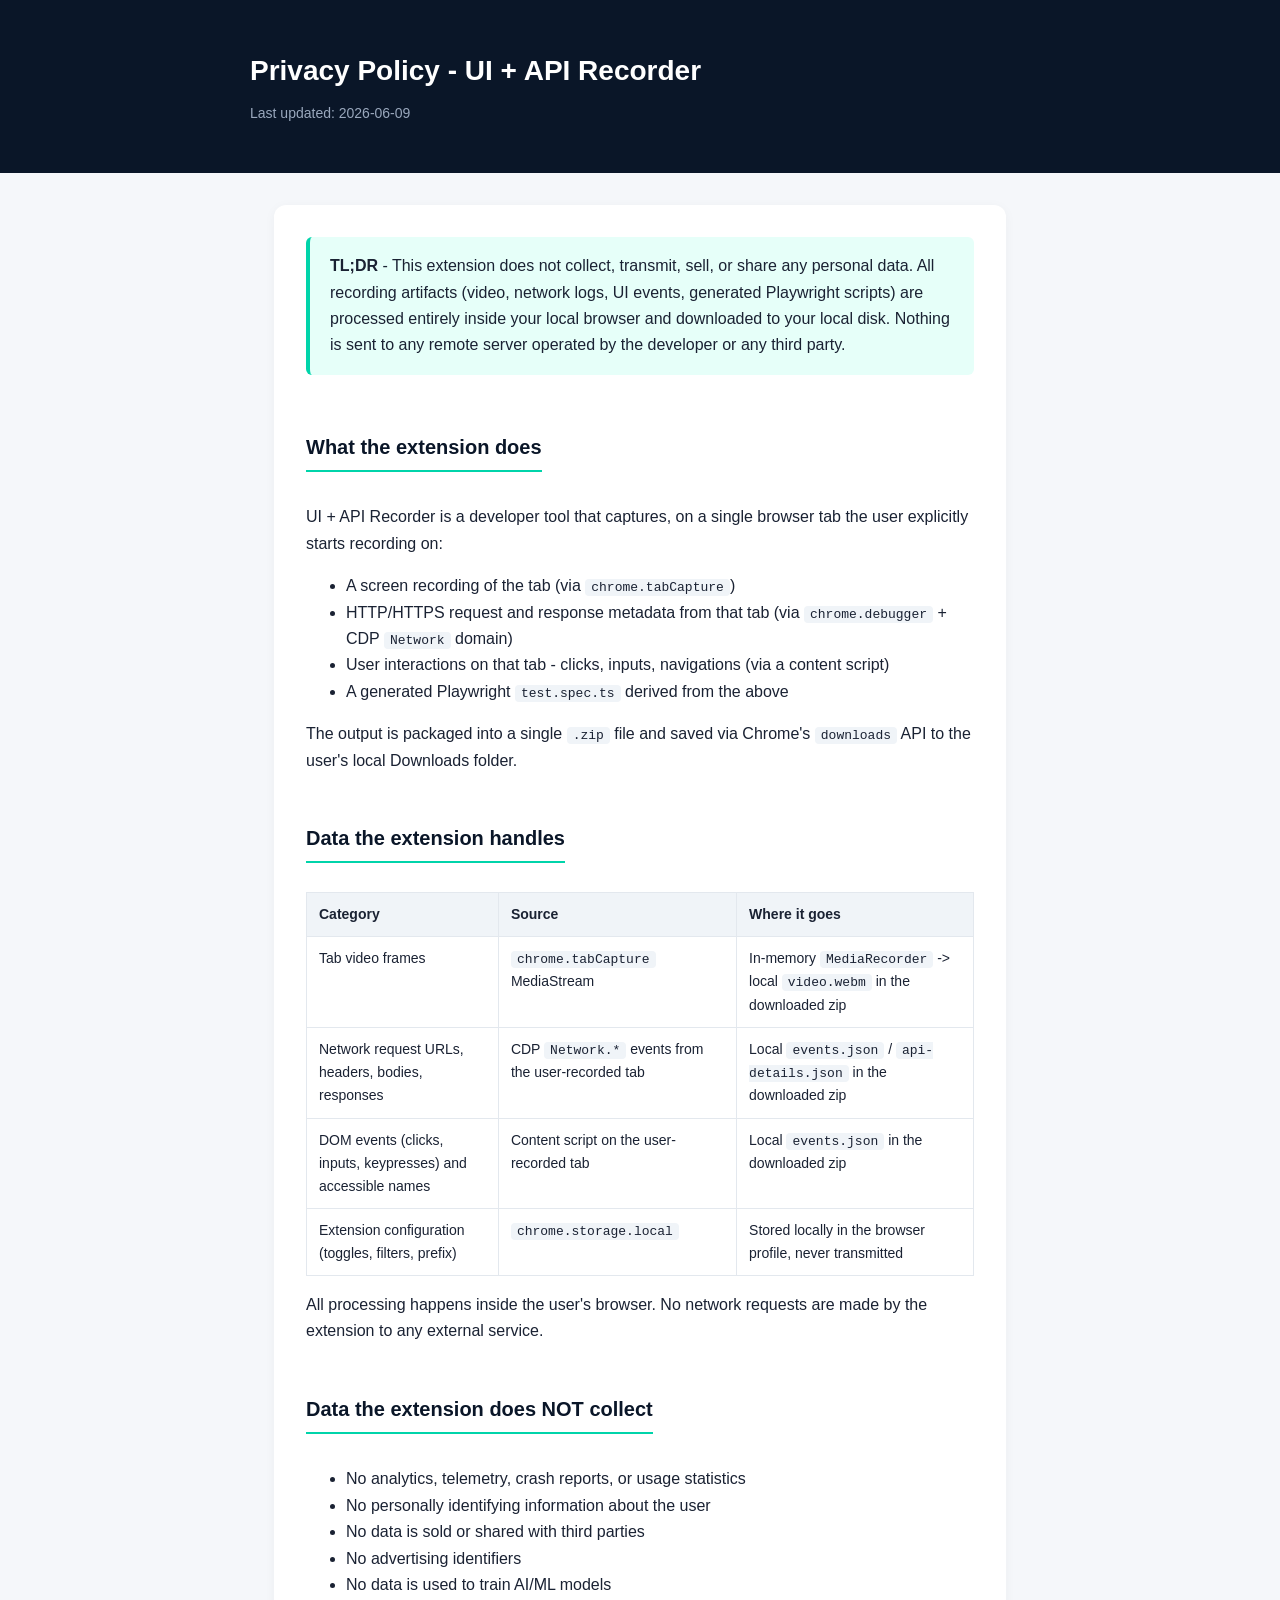
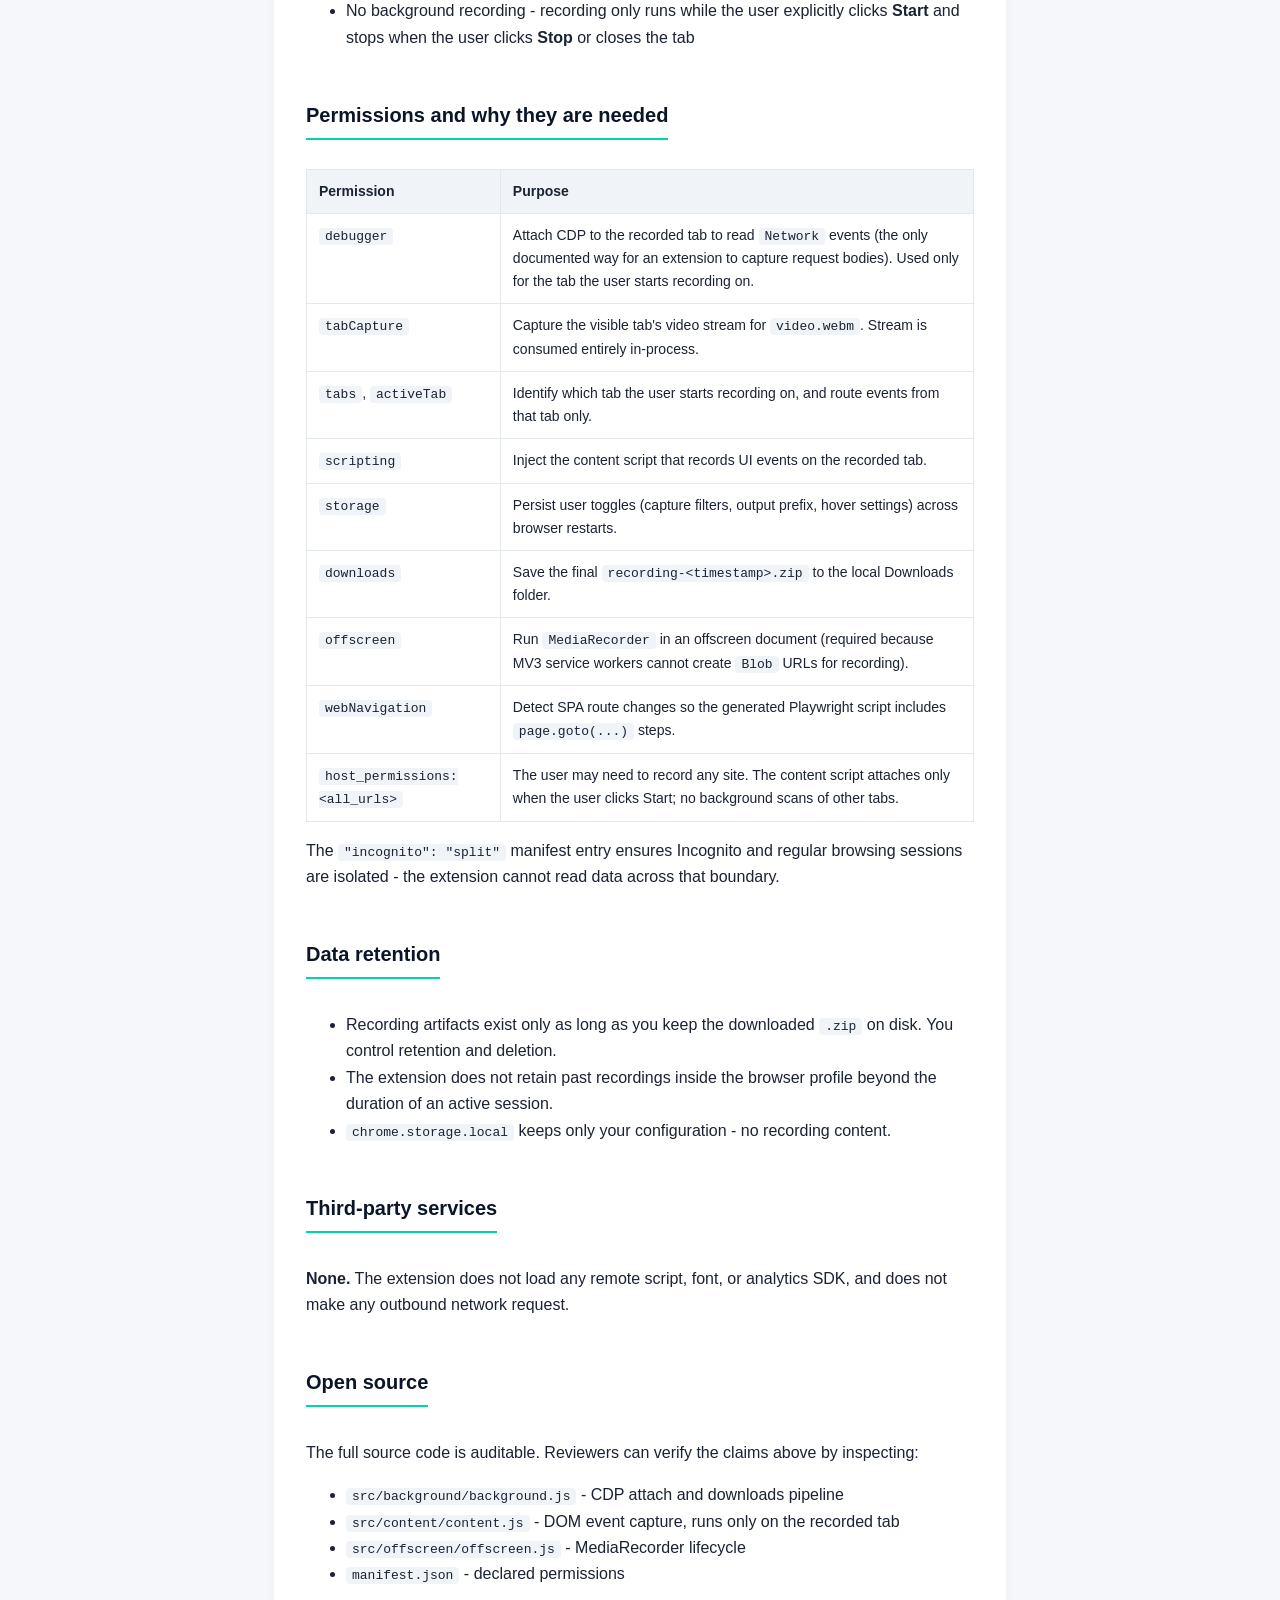
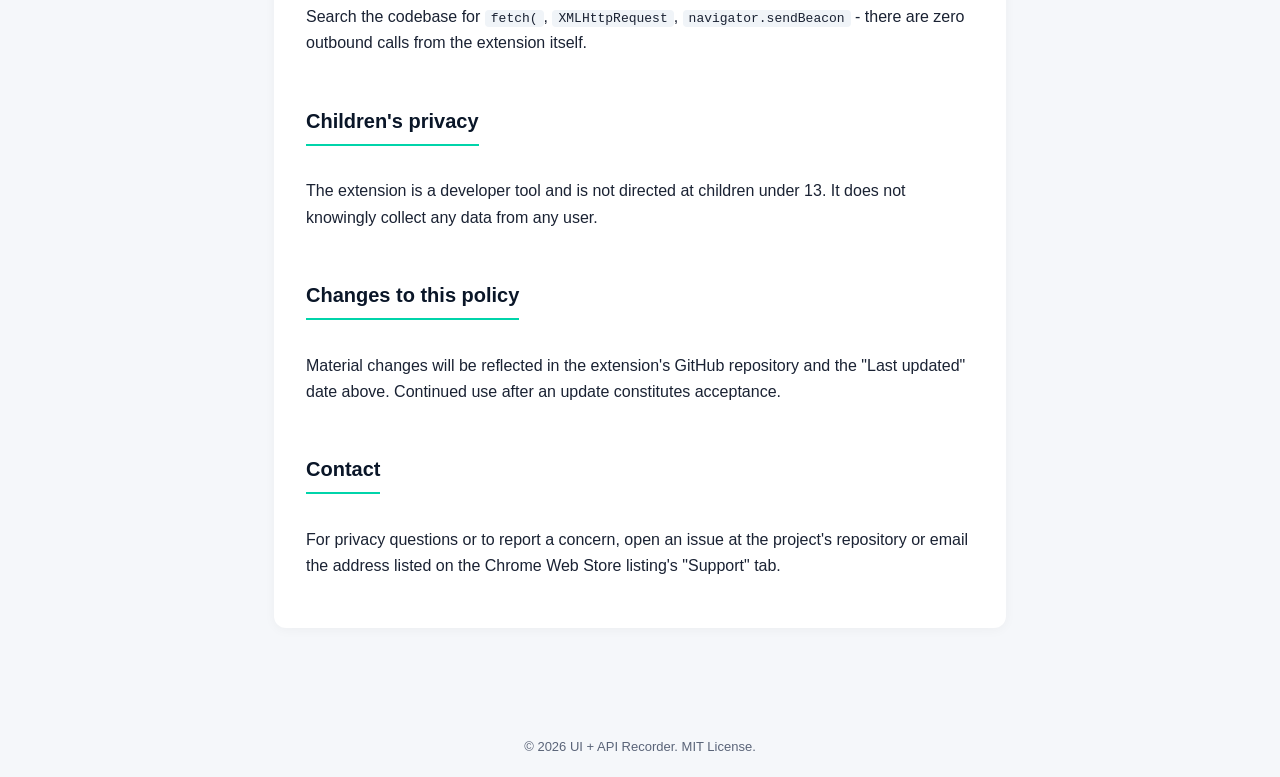
==== docs/index.html @ 152cf9bc "Initial public release v0.3.4" ====
<!doctype html>
<html lang="en">
<head>
<meta charset="utf-8">
<title>Privacy Policy - UI + API Recorder</title>
<meta name="viewport" content="width=device-width,initial-scale=1">
<meta name="robots" content="index,follow">
<style>
:root { --bg:#0a1628; --card:#fff; --text:#1a2233; --muted:#5a6478; --accent:#00d4aa; --border:#e3e8ee; }
* { box-sizing:border-box; }
body { margin:0; font-family:-apple-system,BlinkMacSystemFont,"Segoe UI",Roboto,"Helvetica Neue",Arial,"Noto Sans",sans-serif; background:#f5f7fa; color:var(--text); line-height:1.65; }
header { background:var(--bg); color:#fff; padding:48px 24px; }
header .inner { max-width:780px; margin:0 auto; }
header h1 { margin:0 0 8px; font-size:28px; }
header p { margin:0; color:#9aa8bd; font-size:14px; }
main { max-width:780px; margin:0 auto; padding:32px 24px 64px; }
.card { background:var(--card); border-radius:12px; padding:32px; box-shadow:0 2px 12px rgba(0,0,0,.04); margin-bottom:20px; }
h2 { color:var(--bg); margin-top:32px; font-size:20px; border-bottom:2px solid var(--accent); padding-bottom:6px; display:inline-block; }
h2:first-child { margin-top:0; }
h3 { color:var(--bg); font-size:16px; margin-top:24px; }
table { border-collapse:collapse; width:100%; margin:12px 0; font-size:14px; }
th, td { border:1px solid var(--border); padding:10px 12px; text-align:left; vertical-align:top; }
th { background:#f0f4f8; }
code { background:#f0f4f8; padding:1px 6px; border-radius:4px; font-size:13px; }
.tldr { background:#e6fff9; border-left:4px solid var(--accent); padding:16px 20px; border-radius:6px; margin-bottom:24px; }
footer { text-align:center; color:var(--muted); font-size:13px; padding:24px; }
</style>
</head>
<body>
<header>
  <div class="inner">
    <h1>Privacy Policy - UI + API Recorder</h1>
    <p>Last updated: 2026-06-09</p>
  </div>
</header>
<main>
<div class="card">

<div class="tldr">
<strong>TL;DR</strong> - This extension does not collect, transmit, sell, or share any personal data. All recording artifacts (video, network logs, UI events, generated Playwright scripts) are processed entirely inside your local browser and downloaded to your local disk. Nothing is sent to any remote server operated by the developer or any third party.
</div>

<h2>What the extension does</h2>
<p>UI + API Recorder is a developer tool that captures, on a single browser tab the user explicitly starts recording on:</p>
<ul>
  <li>A screen recording of the tab (via <code>chrome.tabCapture</code>)</li>
  <li>HTTP/HTTPS request and response metadata from that tab (via <code>chrome.debugger</code> + CDP <code>Network</code> domain)</li>
  <li>User interactions on that tab - clicks, inputs, navigations (via a content script)</li>
  <li>A generated Playwright <code>test.spec.ts</code> derived from the above</li>
</ul>
<p>The output is packaged into a single <code>.zip</code> file and saved via Chrome's <code>downloads</code> API to the user's local Downloads folder.</p>

<h2>Data the extension handles</h2>
<table>
<tr><th>Category</th><th>Source</th><th>Where it goes</th></tr>
<tr><td>Tab video frames</td><td><code>chrome.tabCapture</code> MediaStream</td><td>In-memory <code>MediaRecorder</code> -&gt; local <code>video.webm</code> in the downloaded zip</td></tr>
<tr><td>Network request URLs, headers, bodies, responses</td><td>CDP <code>Network.*</code> events from the user-recorded tab</td><td>Local <code>events.json</code> / <code>api-details.json</code> in the downloaded zip</td></tr>
<tr><td>DOM events (clicks, inputs, keypresses) and accessible names</td><td>Content script on the user-recorded tab</td><td>Local <code>events.json</code> in the downloaded zip</td></tr>
<tr><td>Extension configuration (toggles, filters, prefix)</td><td><code>chrome.storage.local</code></td><td>Stored locally in the browser profile, never transmitted</td></tr>
</table>
<p>All processing happens inside the user's browser. No network requests are made by the extension to any external service.</p>

<h2>Data the extension does NOT collect</h2>
<ul>
  <li>No analytics, telemetry, crash reports, or usage statistics</li>
  <li>No personally identifying information about the user</li>
  <li>No data is sold or shared with third parties</li>
  <li>No advertising identifiers</li>
  <li>No data is used to train AI/ML models</li>
  <li>No background recording - recording only runs while the user explicitly clicks <strong>Start</strong> and stops when the user clicks <strong>Stop</strong> or closes the tab</li>
</ul>

<h2>Permissions and why they are needed</h2>
<table>
<tr><th>Permission</th><th>Purpose</th></tr>
<tr><td><code>debugger</code></td><td>Attach CDP to the recorded tab to read <code>Network</code> events (the only documented way for an extension to capture request bodies). Used only for the tab the user starts recording on.</td></tr>
<tr><td><code>tabCapture</code></td><td>Capture the visible tab's video stream for <code>video.webm</code>. Stream is consumed entirely in-process.</td></tr>
<tr><td><code>tabs</code>, <code>activeTab</code></td><td>Identify which tab the user starts recording on, and route events from that tab only.</td></tr>
<tr><td><code>scripting</code></td><td>Inject the content script that records UI events on the recorded tab.</td></tr>
<tr><td><code>storage</code></td><td>Persist user toggles (capture filters, output prefix, hover settings) across browser restarts.</td></tr>
<tr><td><code>downloads</code></td><td>Save the final <code>recording-&lt;timestamp&gt;.zip</code> to the local Downloads folder.</td></tr>
<tr><td><code>offscreen</code></td><td>Run <code>MediaRecorder</code> in an offscreen document (required because MV3 service workers cannot create <code>Blob</code> URLs for recording).</td></tr>
<tr><td><code>webNavigation</code></td><td>Detect SPA route changes so the generated Playwright script includes <code>page.goto(...)</code> steps.</td></tr>
<tr><td><code>host_permissions: &lt;all_urls&gt;</code></td><td>The user may need to record any site. The content script attaches only when the user clicks Start; no background scans of other tabs.</td></tr>
</table>
<p>The <code>"incognito": "split"</code> manifest entry ensures Incognito and regular browsing sessions are isolated - the extension cannot read data across that boundary.</p>

<h2>Data retention</h2>
<ul>
  <li>Recording artifacts exist only as long as you keep the downloaded <code>.zip</code> on disk. You control retention and deletion.</li>
  <li>The extension does not retain past recordings inside the browser profile beyond the duration of an active session.</li>
  <li><code>chrome.storage.local</code> keeps only your configuration - no recording content.</li>
</ul>

<h2>Third-party services</h2>
<p><strong>None.</strong> The extension does not load any remote script, font, or analytics SDK, and does not make any outbound network request.</p>

<h2>Open source</h2>
<p>The full source code is auditable. Reviewers can verify the claims above by inspecting:</p>
<ul>
  <li><code>src/background/background.js</code> - CDP attach and downloads pipeline</li>
  <li><code>src/content/content.js</code> - DOM event capture, runs only on the recorded tab</li>
  <li><code>src/offscreen/offscreen.js</code> - MediaRecorder lifecycle</li>
  <li><code>manifest.json</code> - declared permissions</li>
</ul>
<p>Search the codebase for <code>fetch(</code>, <code>XMLHttpRequest</code>, <code>navigator.sendBeacon</code> - there are zero outbound calls from the extension itself.</p>

<h2>Children's privacy</h2>
<p>The extension is a developer tool and is not directed at children under 13. It does not knowingly collect any data from any user.</p>

<h2>Changes to this policy</h2>
<p>Material changes will be reflected in the extension's GitHub repository and the "Last updated" date above. Continued use after an update constitutes acceptance.</p>

<h2>Contact</h2>
<p>For privacy questions or to report a concern, open an issue at the project's repository or email the address listed on the Chrome Web Store listing's "Support" tab.</p>

</div>
</main>
<footer>
  &copy; 2026 UI + API Recorder. MIT License.
</footer>
</body>
</html>
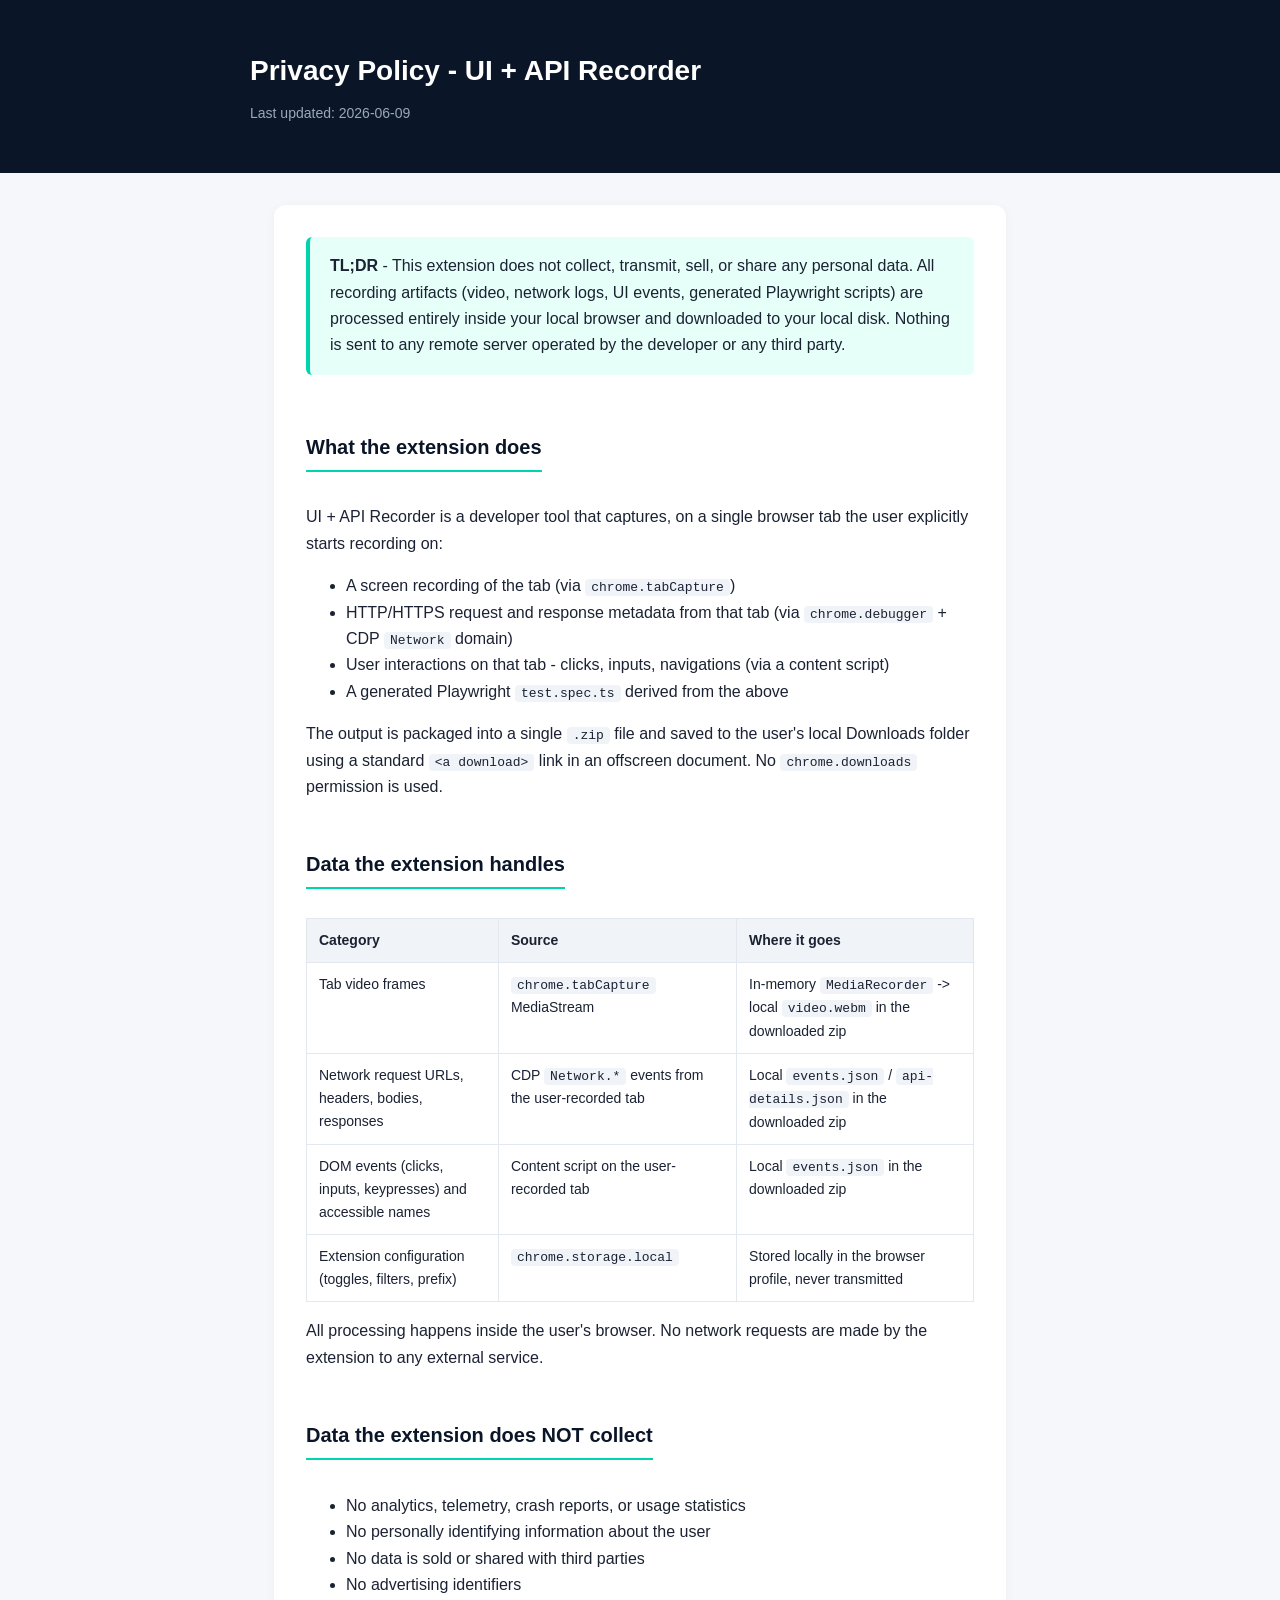
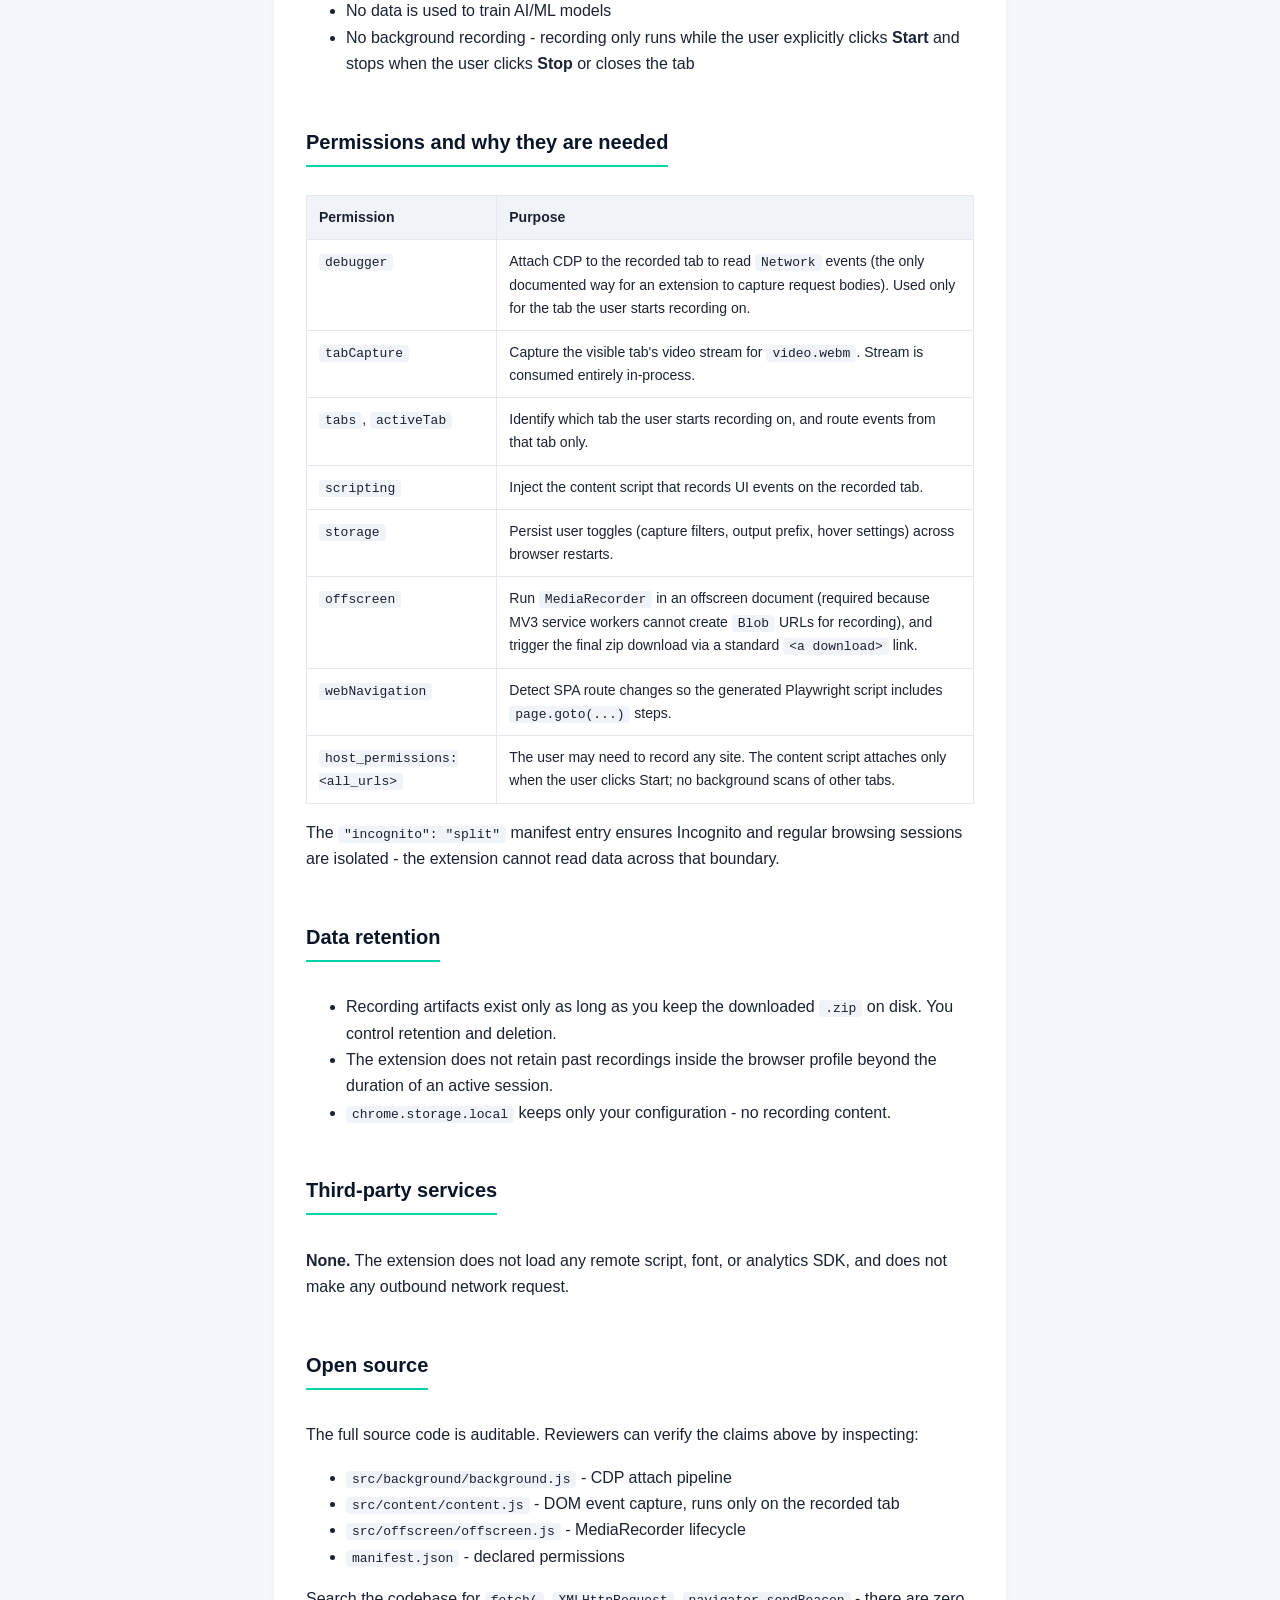
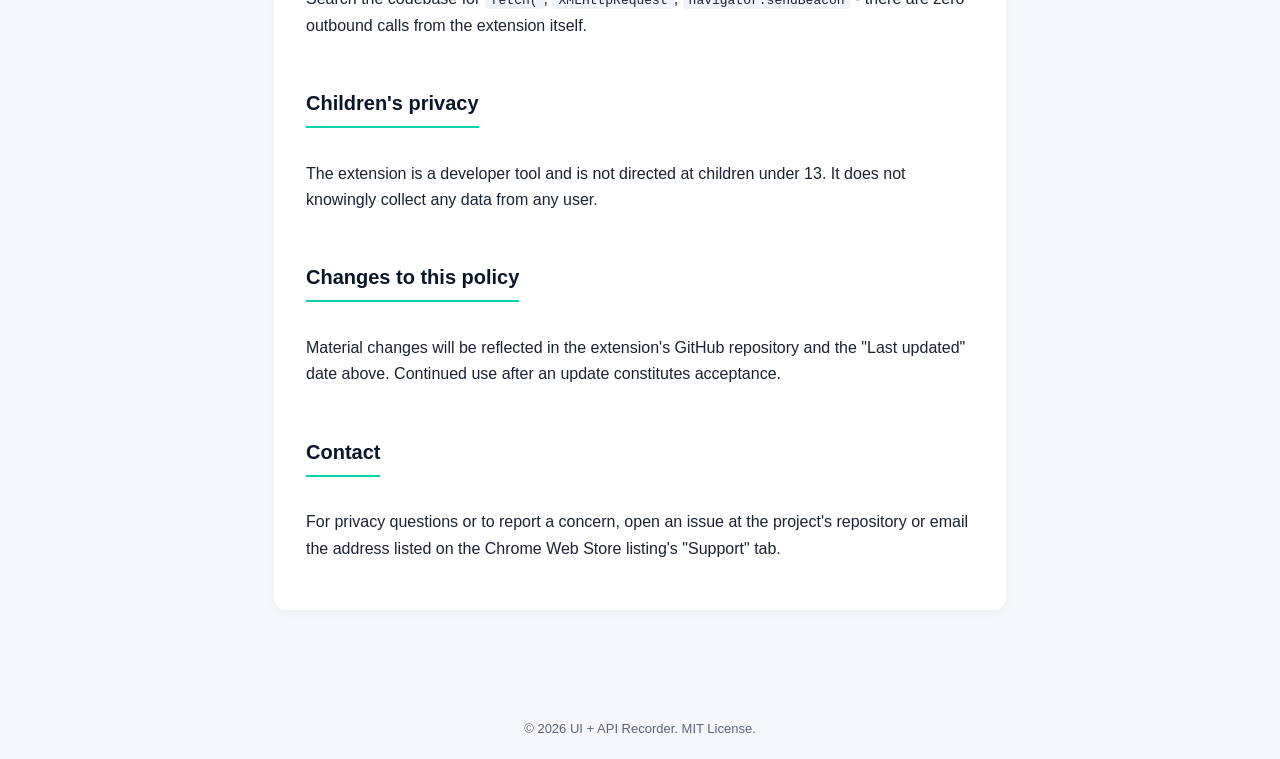
==== commit 1f41da2f: "v0.3.5: remove unused downloads permission, sync privacy docs" ====
--- a/docs/index.html
+++ b/docs/index.html
@@ -48,7 +48,7 @@
   <li>User interactions on that tab - clicks, inputs, navigations (via a content script)</li>
   <li>A generated Playwright <code>test.spec.ts</code> derived from the above</li>
 </ul>
-<p>The output is packaged into a single <code>.zip</code> file and saved via Chrome's <code>downloads</code> API to the user's local Downloads folder.</p>
+<p>The output is packaged into a single <code>.zip</code> file and saved to the user's local Downloads folder using a standard <code>&lt;a download&gt;</code> link in an offscreen document. No <code>chrome.downloads</code> permission is used.</p>
 
 <h2>Data the extension handles</h2>
 <table>
@@ -78,8 +78,7 @@
 <tr><td><code>tabs</code>, <code>activeTab</code></td><td>Identify which tab the user starts recording on, and route events from that tab only.</td></tr>
 <tr><td><code>scripting</code></td><td>Inject the content script that records UI events on the recorded tab.</td></tr>
 <tr><td><code>storage</code></td><td>Persist user toggles (capture filters, output prefix, hover settings) across browser restarts.</td></tr>
-<tr><td><code>downloads</code></td><td>Save the final <code>recording-&lt;timestamp&gt;.zip</code> to the local Downloads folder.</td></tr>
-<tr><td><code>offscreen</code></td><td>Run <code>MediaRecorder</code> in an offscreen document (required because MV3 service workers cannot create <code>Blob</code> URLs for recording).</td></tr>
+<tr><td><code>offscreen</code></td><td>Run <code>MediaRecorder</code> in an offscreen document (required because MV3 service workers cannot create <code>Blob</code> URLs for recording), and trigger the final zip download via a standard <code>&lt;a download&gt;</code> link.</td></tr>
 <tr><td><code>webNavigation</code></td><td>Detect SPA route changes so the generated Playwright script includes <code>page.goto(...)</code> steps.</td></tr>
 <tr><td><code>host_permissions: &lt;all_urls&gt;</code></td><td>The user may need to record any site. The content script attaches only when the user clicks Start; no background scans of other tabs.</td></tr>
 </table>
@@ -98,7 +97,7 @@
 <h2>Open source</h2>
 <p>The full source code is auditable. Reviewers can verify the claims above by inspecting:</p>
 <ul>
-  <li><code>src/background/background.js</code> - CDP attach and downloads pipeline</li>
+  <li><code>src/background/background.js</code> - CDP attach pipeline</li>
   <li><code>src/content/content.js</code> - DOM event capture, runs only on the recorded tab</li>
   <li><code>src/offscreen/offscreen.js</code> - MediaRecorder lifecycle</li>
   <li><code>manifest.json</code> - declared permissions</li>
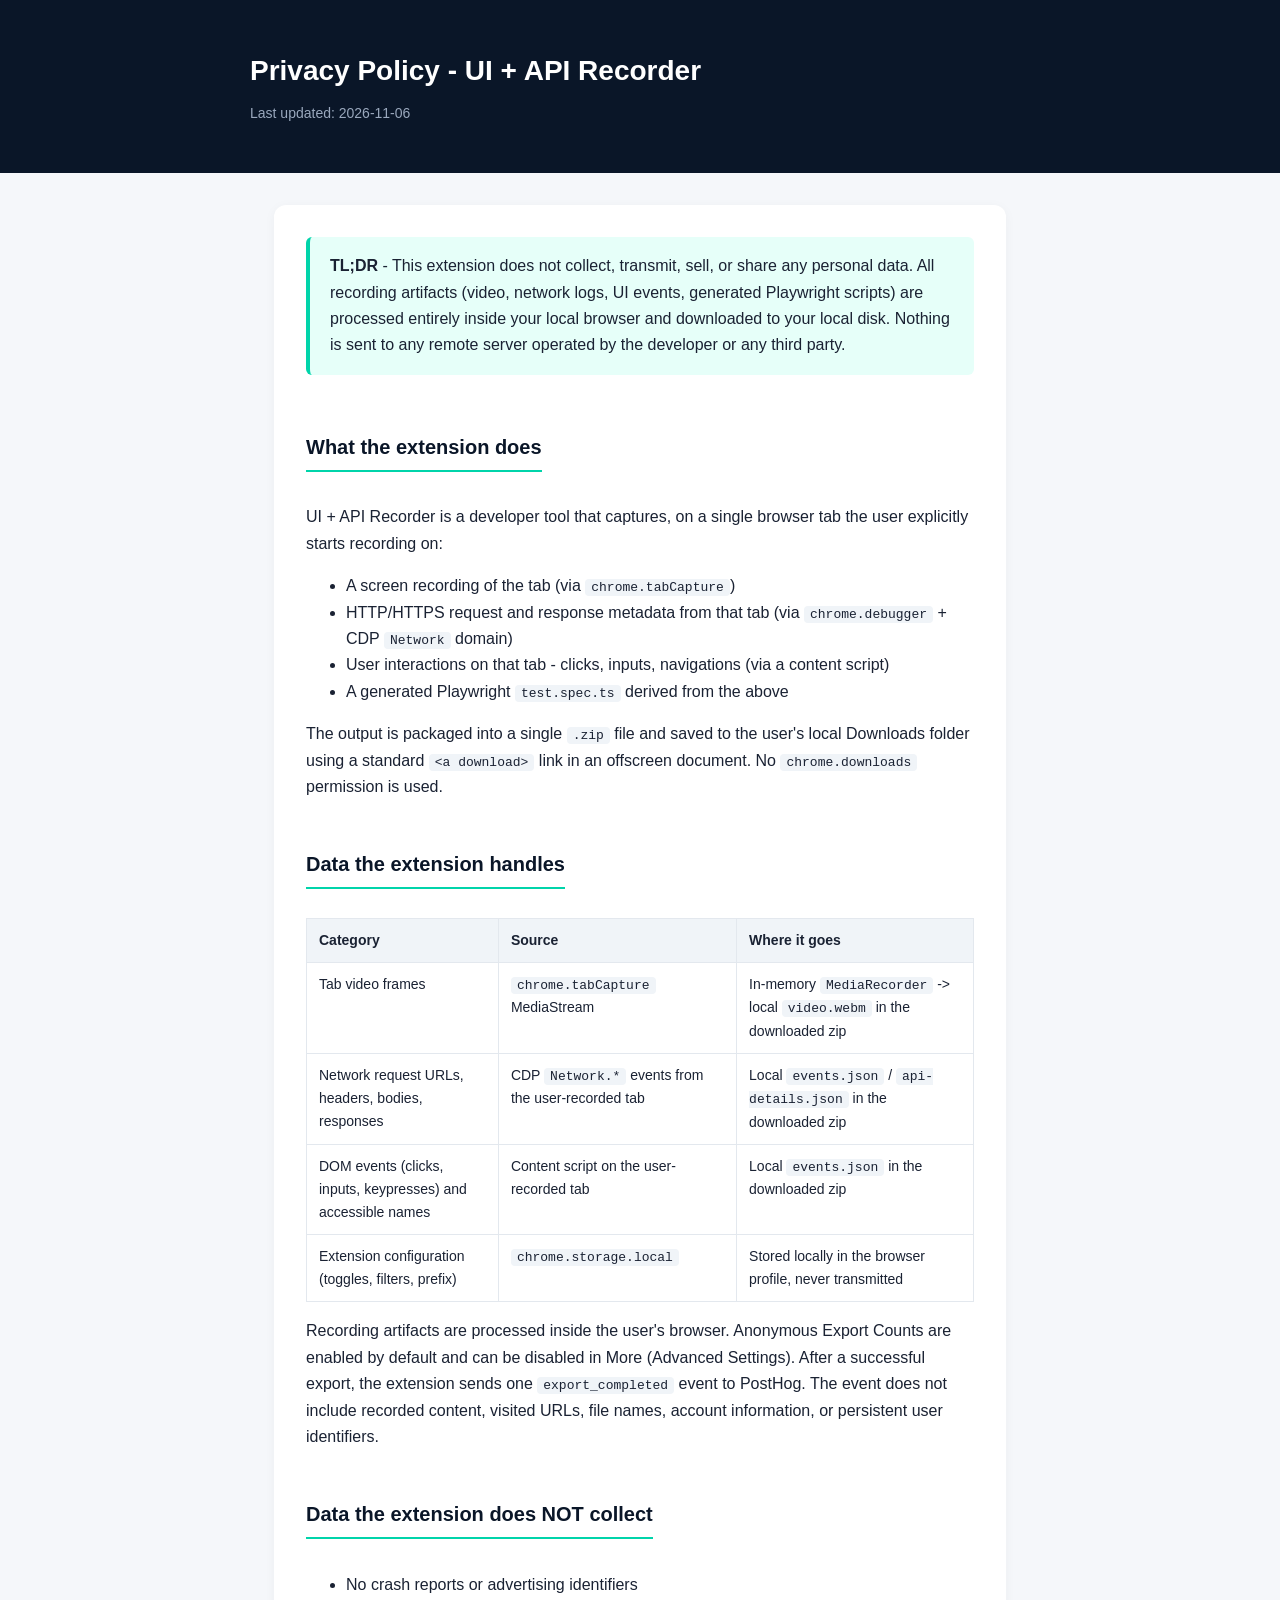
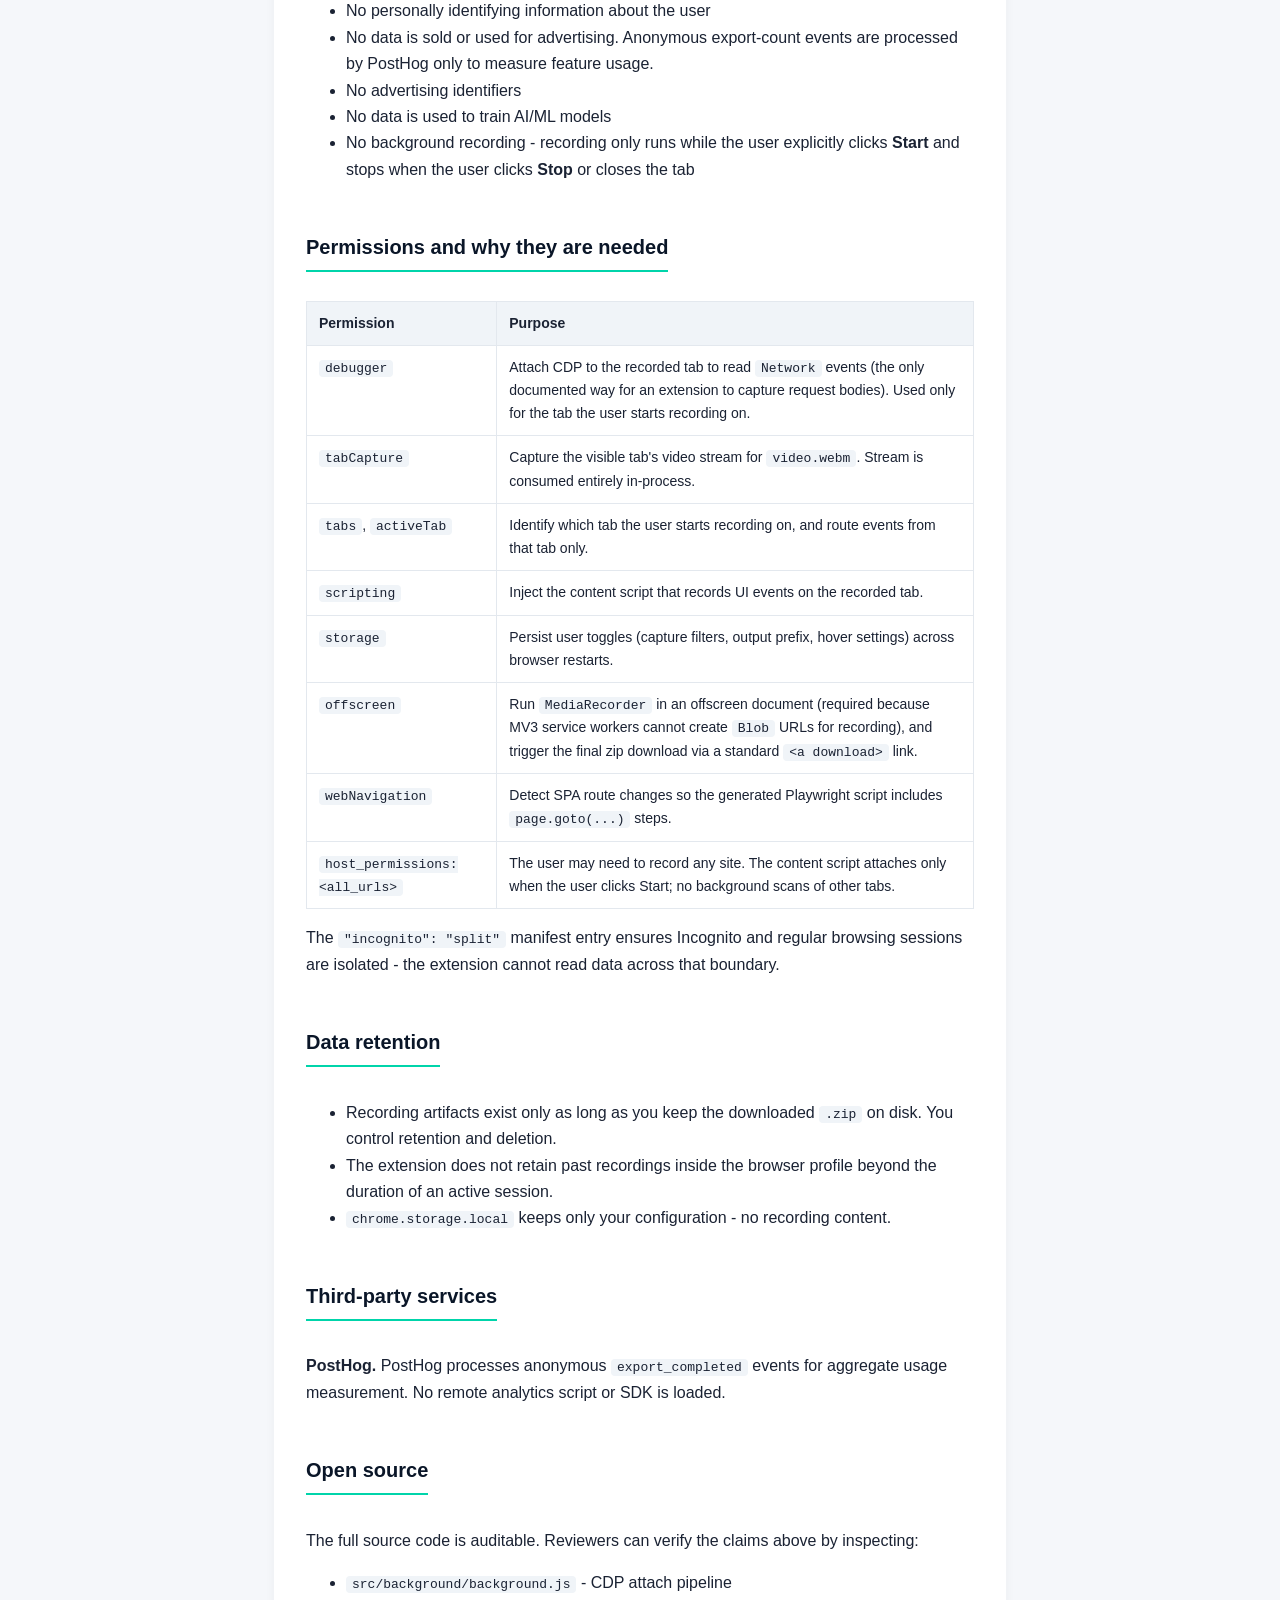
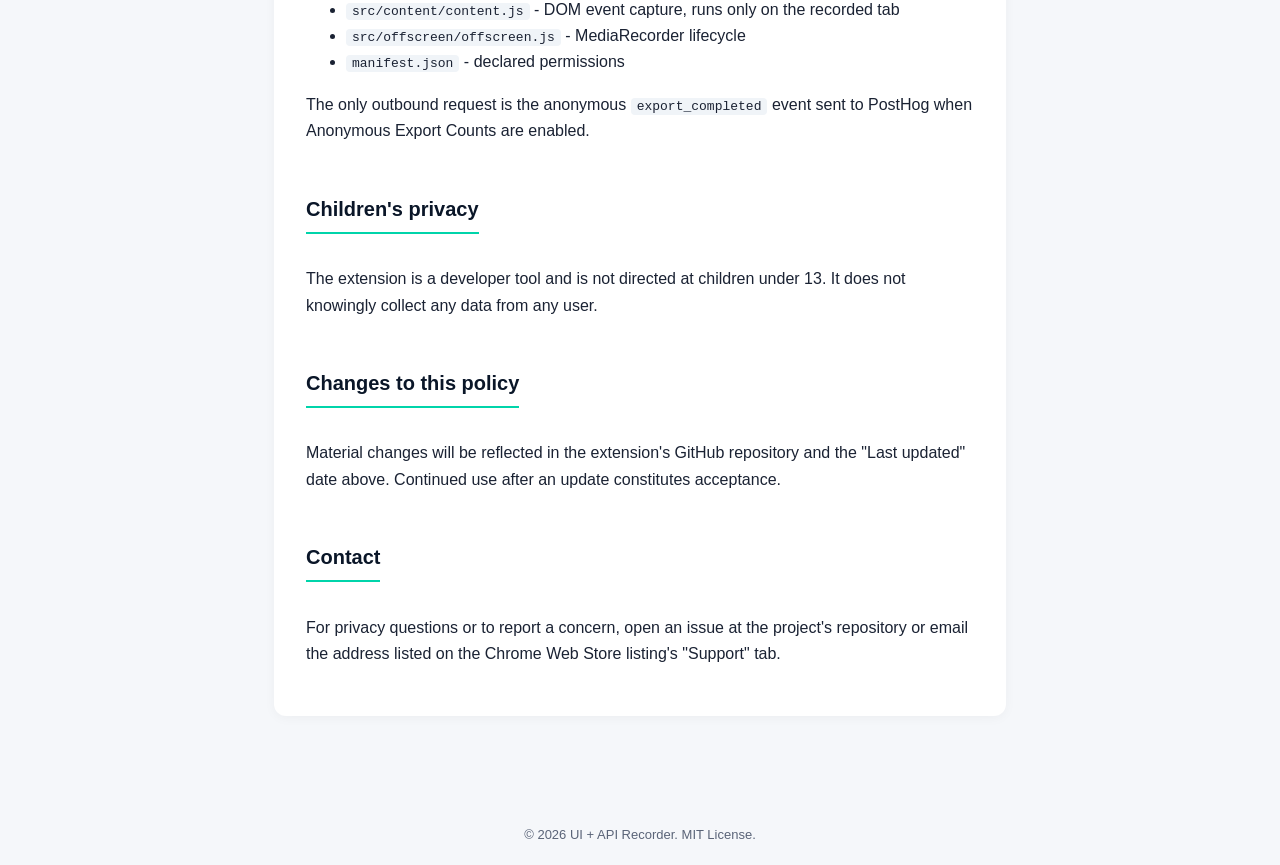
==== commit e218e070: "Update index.html" ====
--- a/docs/index.html
+++ b/docs/index.html
@@ -30,7 +30,7 @@
 <header>
   <div class="inner">
     <h1>Privacy Policy - UI + API Recorder</h1>
-    <p>Last updated: 2026-06-09</p>
+    <p>Last updated: 2026-11-06</p>
   </div>
 </header>
 <main>
@@ -58,13 +58,13 @@
 <tr><td>DOM events (clicks, inputs, keypresses) and accessible names</td><td>Content script on the user-recorded tab</td><td>Local <code>events.json</code> in the downloaded zip</td></tr>
 <tr><td>Extension configuration (toggles, filters, prefix)</td><td><code>chrome.storage.local</code></td><td>Stored locally in the browser profile, never transmitted</td></tr>
 </table>
-<p>All processing happens inside the user's browser. No network requests are made by the extension to any external service.</p>
+<p>Recording artifacts are processed inside the user's browser. Anonymous Export Counts are enabled by default and can be disabled in More (Advanced Settings). After a successful export, the extension sends one <code>export_completed</code> event to PostHog. The event does not include recorded content, visited URLs, file names, account information, or persistent user identifiers.</p>
 
 <h2>Data the extension does NOT collect</h2>
 <ul>
-  <li>No analytics, telemetry, crash reports, or usage statistics</li>
+  <li>No crash reports or advertising identifiers</li>
   <li>No personally identifying information about the user</li>
-  <li>No data is sold or shared with third parties</li>
+  <li>No data is sold or used for advertising. Anonymous export-count events are processed by PostHog only to measure feature usage.</li>
   <li>No advertising identifiers</li>
   <li>No data is used to train AI/ML models</li>
   <li>No background recording - recording only runs while the user explicitly clicks <strong>Start</strong> and stops when the user clicks <strong>Stop</strong> or closes the tab</li>
@@ -92,7 +92,7 @@
 </ul>
 
 <h2>Third-party services</h2>
-<p><strong>None.</strong> The extension does not load any remote script, font, or analytics SDK, and does not make any outbound network request.</p>
+<p><strong>PostHog.</strong> PostHog processes anonymous <code>export_completed</code> events for aggregate usage measurement. No remote analytics script or SDK is loaded.</p>
 
 <h2>Open source</h2>
 <p>The full source code is auditable. Reviewers can verify the claims above by inspecting:</p>
@@ -102,8 +102,8 @@
   <li><code>src/offscreen/offscreen.js</code> - MediaRecorder lifecycle</li>
   <li><code>manifest.json</code> - declared permissions</li>
 </ul>
-<p>Search the codebase for <code>fetch(</code>, <code>XMLHttpRequest</code>, <code>navigator.sendBeacon</code> - there are zero outbound calls from the extension itself.</p>
-
+<p>The only outbound request is the anonymous <code>export_completed</code> event sent to PostHog when Anonymous Export Counts are enabled.</p>
+  
 <h2>Children's privacy</h2>
 <p>The extension is a developer tool and is not directed at children under 13. It does not knowingly collect any data from any user.</p>
 
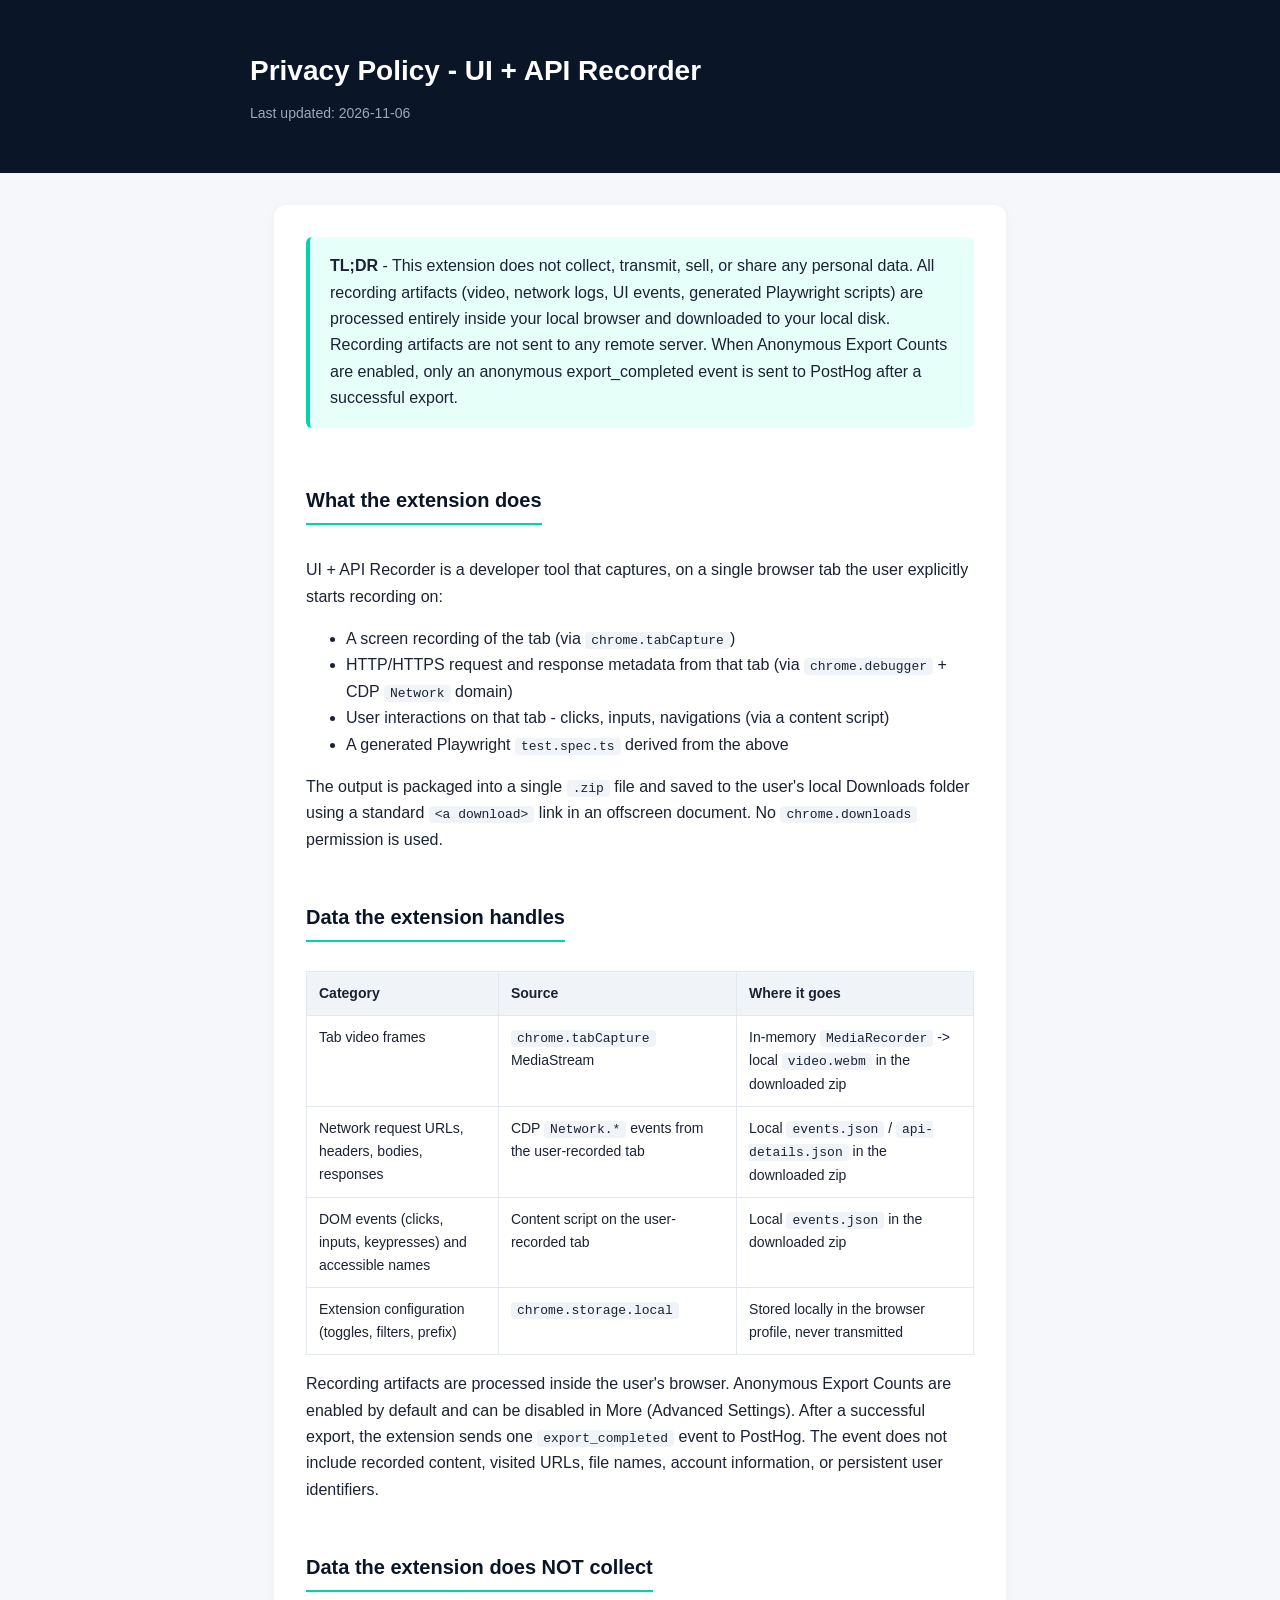
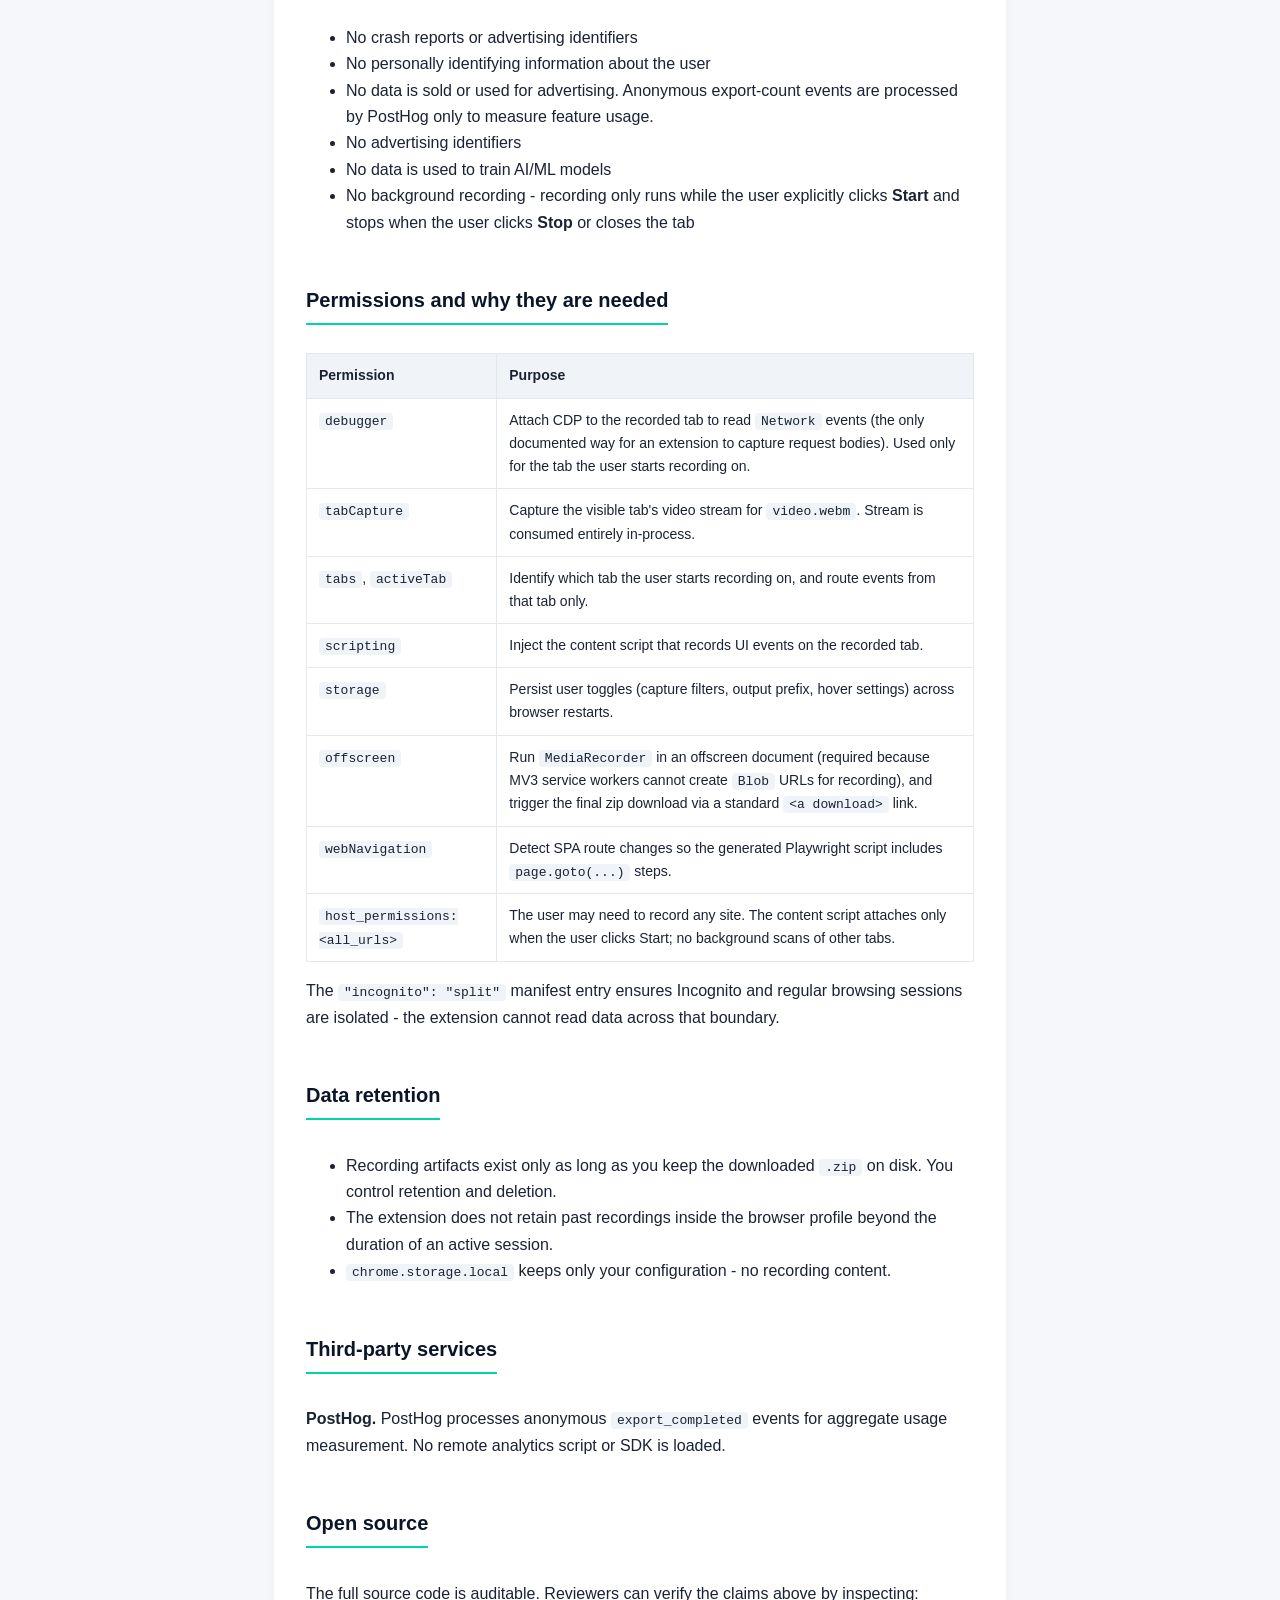
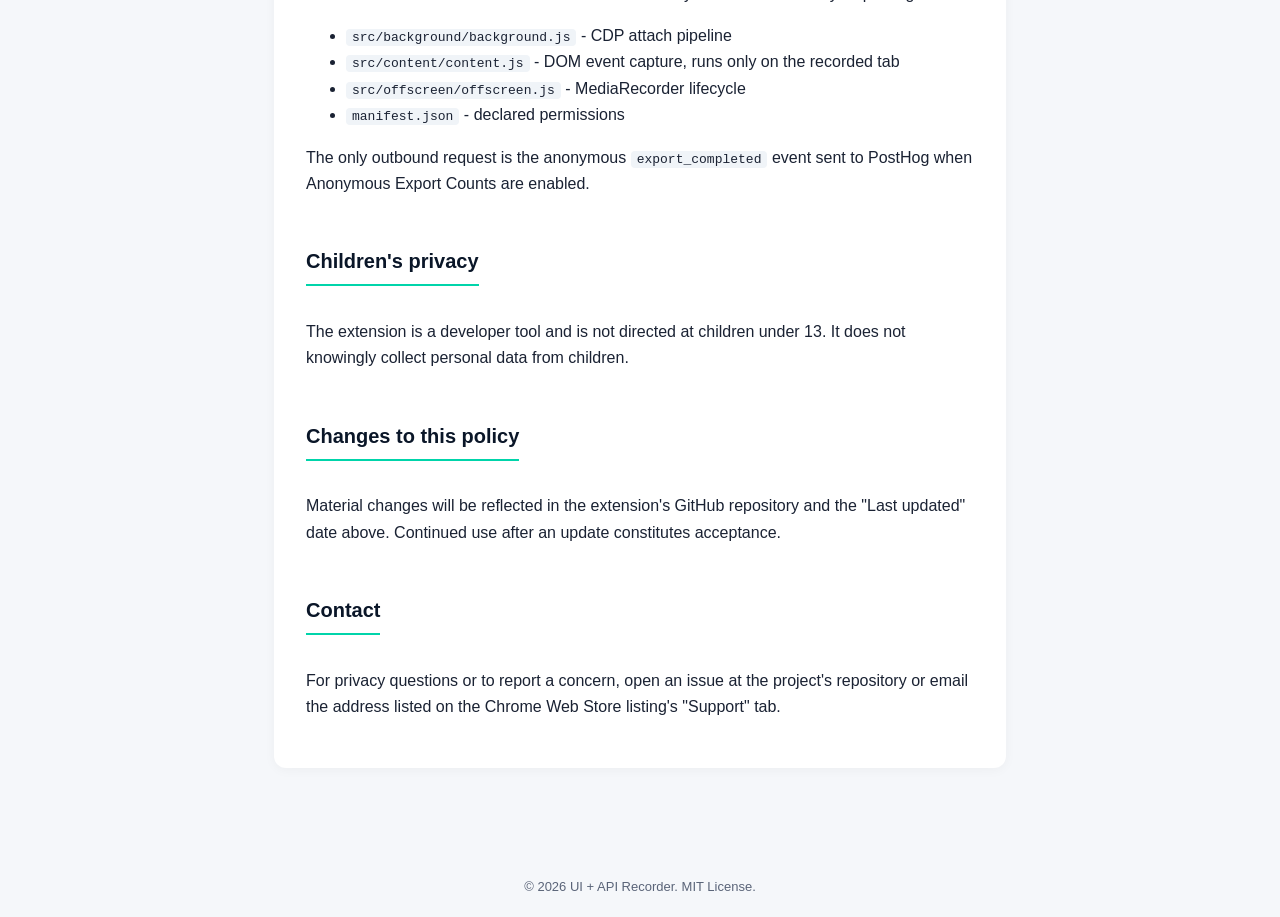
==== commit f8bb1b26: "Update index.html" ====
--- a/docs/index.html
+++ b/docs/index.html
@@ -37,7 +37,7 @@
 <div class="card">
 
 <div class="tldr">
-<strong>TL;DR</strong> - This extension does not collect, transmit, sell, or share any personal data. All recording artifacts (video, network logs, UI events, generated Playwright scripts) are processed entirely inside your local browser and downloaded to your local disk. Nothing is sent to any remote server operated by the developer or any third party.
+<strong>TL;DR</strong> - This extension does not collect, transmit, sell, or share any personal data. All recording artifacts (video, network logs, UI events, generated Playwright scripts) are processed entirely inside your local browser and downloaded to your local disk. Recording artifacts are not sent to any remote server. When Anonymous Export Counts are enabled, only an anonymous export_completed event is sent to PostHog after a successful export.
 </div>
 
 <h2>What the extension does</h2>
@@ -105,7 +105,7 @@
 <p>The only outbound request is the anonymous <code>export_completed</code> event sent to PostHog when Anonymous Export Counts are enabled.</p>
   
 <h2>Children's privacy</h2>
-<p>The extension is a developer tool and is not directed at children under 13. It does not knowingly collect any data from any user.</p>
+<p>The extension is a developer tool and is not directed at children under 13. It does not knowingly collect personal data from children.</p>
 
 <h2>Changes to this policy</h2>
 <p>Material changes will be reflected in the extension's GitHub repository and the "Last updated" date above. Continued use after an update constitutes acceptance.</p>
